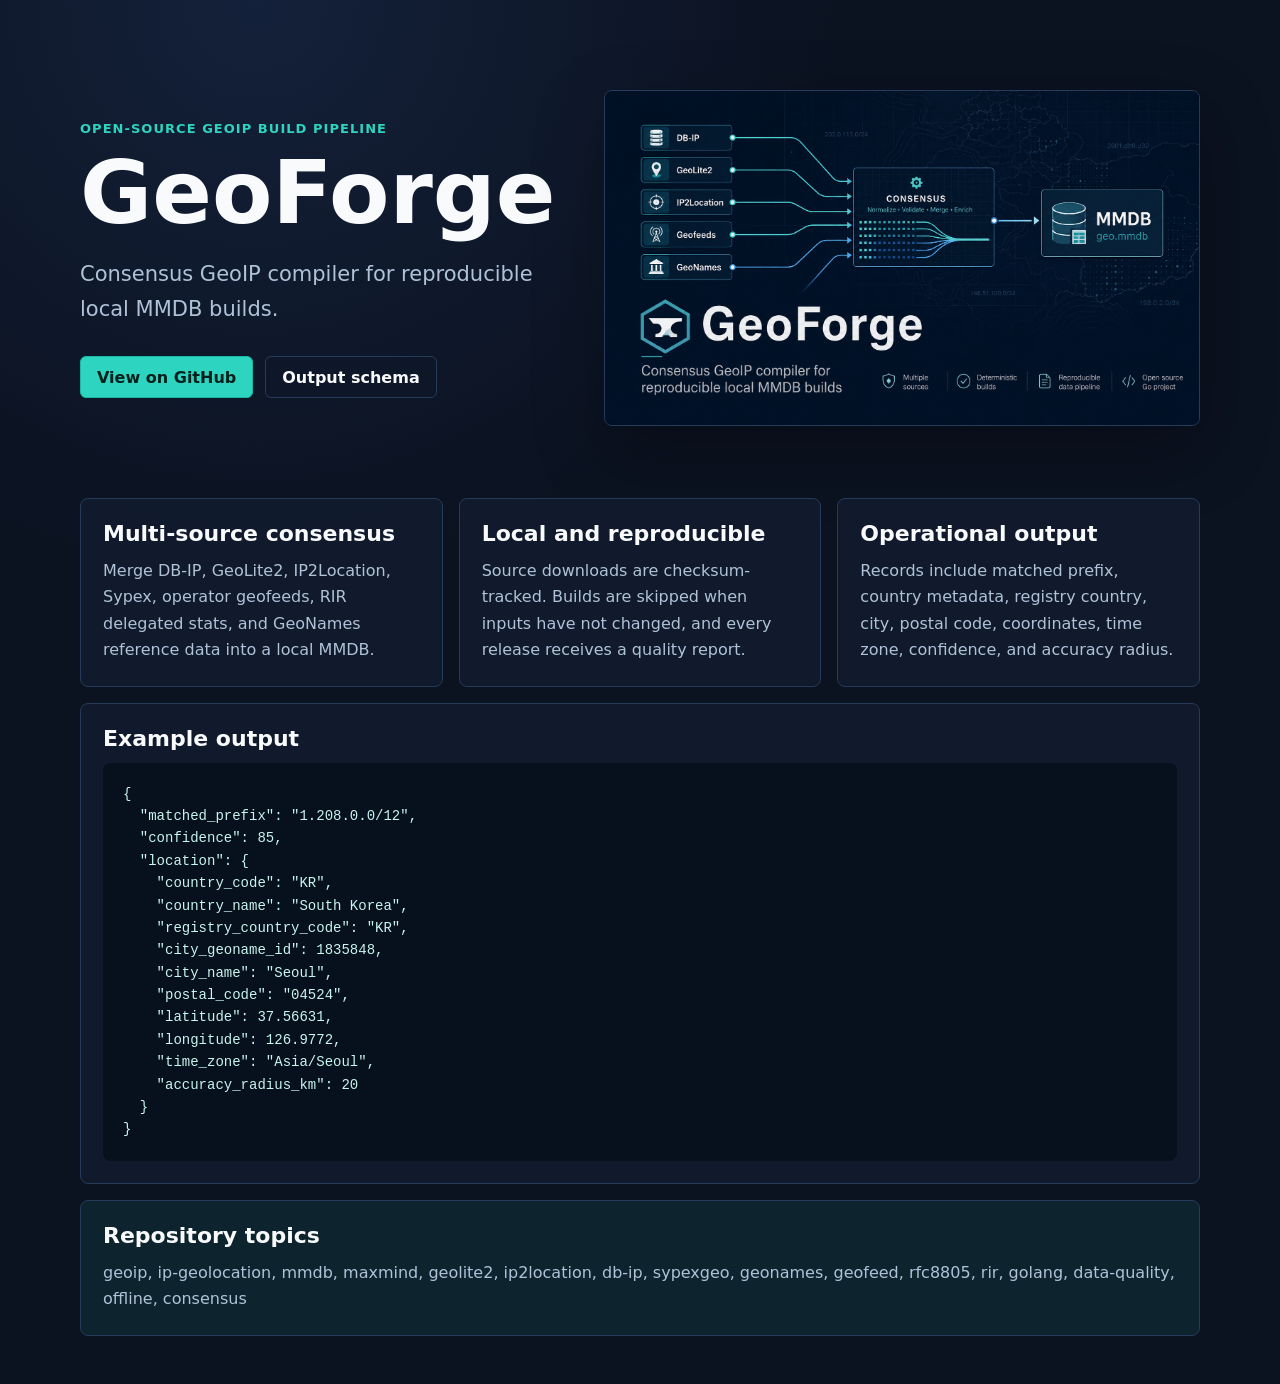
==== docs/index.html @ 5fc2a885 "Add files via upload" ====
<!doctype html>
<html lang="en">
  <head>
    <meta charset="utf-8">
    <meta name="viewport" content="width=device-width, initial-scale=1">
    <title>GeoForge - Consensus GeoIP compiler</title>
    <meta name="description" content="GeoForge is an open-source consensus GeoIP compiler that builds reproducible local MMDB databases from multiple geolocation sources.">
    <meta name="keywords" content="GeoForge, GeoIP, IP geolocation, MMDB, MaxMind, GeoLite2, IP2Location, DB-IP, Sypex, GeoNames, geofeed, RFC 8805, RIR, Go">
    <meta name="robots" content="index, follow">
    <meta property="og:title" content="GeoForge">
    <meta property="og:description" content="Consensus GeoIP compiler for reproducible local MMDB builds.">
    <meta property="og:type" content="website">
    <meta property="og:image" content="assets/geoforge-banner.png">
    <meta name="twitter:card" content="summary_large_image">
    <meta name="twitter:title" content="GeoForge">
    <meta name="twitter:description" content="Consensus GeoIP compiler for reproducible local MMDB builds.">
    <meta name="twitter:image" content="assets/geoforge-banner.png">
    <link rel="icon" href="favicon.svg" type="image/svg+xml">
    <link rel="stylesheet" href="styles.css">
    <script type="application/ld+json">
      {
        "@context": "https://schema.org",
        "@type": "SoftwareSourceCode",
        "name": "GeoForge",
        "description": "Consensus GeoIP compiler for reproducible local MMDB builds.",
        "programmingLanguage": "Go",
        "license": "https://opensource.org/license/mit",
        "keywords": [
          "geoip",
          "ip-geolocation",
          "mmdb",
          "geofeed",
          "geonames",
          "golang"
        ]
      }
    </script>
  </head>
  <body>
    <main>
      <section class="hero">
        <div class="hero-copy">
          <p class="eyebrow">Open-source GeoIP build pipeline</p>
          <h1>GeoForge</h1>
          <p class="lead">Consensus GeoIP compiler for reproducible local MMDB builds.</p>
          <div class="actions">
            <a class="button primary" href="https://github.com/ipanalytics/GeoForge">View on GitHub</a>
            <a class="button" href="#schema">Output schema</a>
          </div>
        </div>
        <img src="assets/geoforge-banner.png" alt="GeoForge data pipeline banner">
      </section>

      <section class="grid">
        <article>
          <h2>Multi-source consensus</h2>
          <p>Merge DB-IP, GeoLite2, IP2Location, Sypex, operator geofeeds, RIR delegated stats, and GeoNames reference data into a local MMDB.</p>
        </article>
        <article>
          <h2>Local and reproducible</h2>
          <p>Source downloads are checksum-tracked. Builds are skipped when inputs have not changed, and every release receives a quality report.</p>
        </article>
        <article>
          <h2>Operational output</h2>
          <p>Records include matched prefix, country metadata, registry country, city, postal code, coordinates, time zone, confidence, and accuracy radius.</p>
        </article>
      </section>

      <section id="schema" class="panel">
        <h2>Example output</h2>
        <pre><code>{
  "matched_prefix": "1.208.0.0/12",
  "confidence": 85,
  "location": {
    "country_code": "KR",
    "country_name": "South Korea",
    "registry_country_code": "KR",
    "city_geoname_id": 1835848,
    "city_name": "Seoul",
    "postal_code": "04524",
    "latitude": 37.56631,
    "longitude": 126.9772,
    "time_zone": "Asia/Seoul",
    "accuracy_radius_km": 20
  }
}</code></pre>
      </section>

      <section class="panel compact">
        <h2>Repository topics</h2>
        <p>geoip, ip-geolocation, mmdb, maxmind, geolite2, ip2location, db-ip, sypexgeo, geonames, geofeed, rfc8805, rir, golang, data-quality, offline, consensus</p>
      </section>
    </main>
  </body>
</html>
---- docs/styles.css ----
:root {
  color-scheme: dark;
  --bg: #0b1220;
  --panel: #111c2f;
  --panel-2: #0f2a34;
  --text: #f8fafc;
  --muted: #afc2d8;
  --line: #263b59;
  --accent: #2dd4bf;
  --accent-2: #60a5fa;
}

* {
  box-sizing: border-box;
}

body {
  margin: 0;
  min-height: 100vh;
  background: radial-gradient(circle at 20% 0%, #14213a 0, transparent 34%), var(--bg);
  color: var(--text);
  font-family: Inter, ui-sans-serif, system-ui, -apple-system, BlinkMacSystemFont, "Segoe UI", sans-serif;
}

main {
  width: min(1120px, calc(100% - 40px));
  margin: 0 auto;
  padding: 48px 0;
}

.hero {
  display: grid;
  grid-template-columns: 0.9fr 1.1fr;
  gap: 36px;
  align-items: center;
  min-height: 420px;
}

.hero img {
  width: 100%;
  border: 1px solid var(--line);
  border-radius: 8px;
  box-shadow: 0 24px 70px rgba(0, 0, 0, 0.28);
}

.eyebrow {
  margin: 0 0 12px;
  color: var(--accent);
  font-size: 13px;
  font-weight: 750;
  letter-spacing: 0.08em;
  text-transform: uppercase;
}

h1 {
  margin: 0;
  font-size: clamp(52px, 8vw, 88px);
  line-height: 0.95;
  letter-spacing: 0;
}

h2 {
  margin: 0 0 12px;
  font-size: 22px;
  letter-spacing: 0;
}

p {
  margin: 0;
  color: var(--muted);
  line-height: 1.65;
}

.lead {
  max-width: 520px;
  margin-top: 22px;
  font-size: 21px;
}

.actions {
  display: flex;
  flex-wrap: wrap;
  gap: 12px;
  margin-top: 30px;
}

.button {
  display: inline-flex;
  align-items: center;
  min-height: 42px;
  padding: 0 16px;
  border: 1px solid var(--line);
  border-radius: 6px;
  color: var(--text);
  text-decoration: none;
  font-weight: 700;
}

.button.primary {
  border-color: #1bb8a3;
  background: var(--accent);
  color: #05201c;
}

.grid {
  display: grid;
  grid-template-columns: repeat(3, 1fr);
  gap: 16px;
  margin-top: 30px;
}

article,
.panel {
  border: 1px solid var(--line);
  border-radius: 8px;
  background: rgba(17, 28, 47, 0.84);
  padding: 22px;
}

.panel {
  margin-top: 16px;
}

.panel.compact {
  background: rgba(15, 42, 52, 0.78);
}

pre {
  overflow: auto;
  margin: 0;
  padding: 20px;
  border-radius: 8px;
  background: #07101d;
  color: #c8f5ee;
  font-size: 14px;
  line-height: 1.6;
}

@media (max-width: 820px) {
  main {
    width: min(100% - 28px, 1120px);
    padding: 28px 0;
  }

  .hero,
  .grid {
    grid-template-columns: 1fr;
  }

  .hero {
    min-height: 0;
  }
}
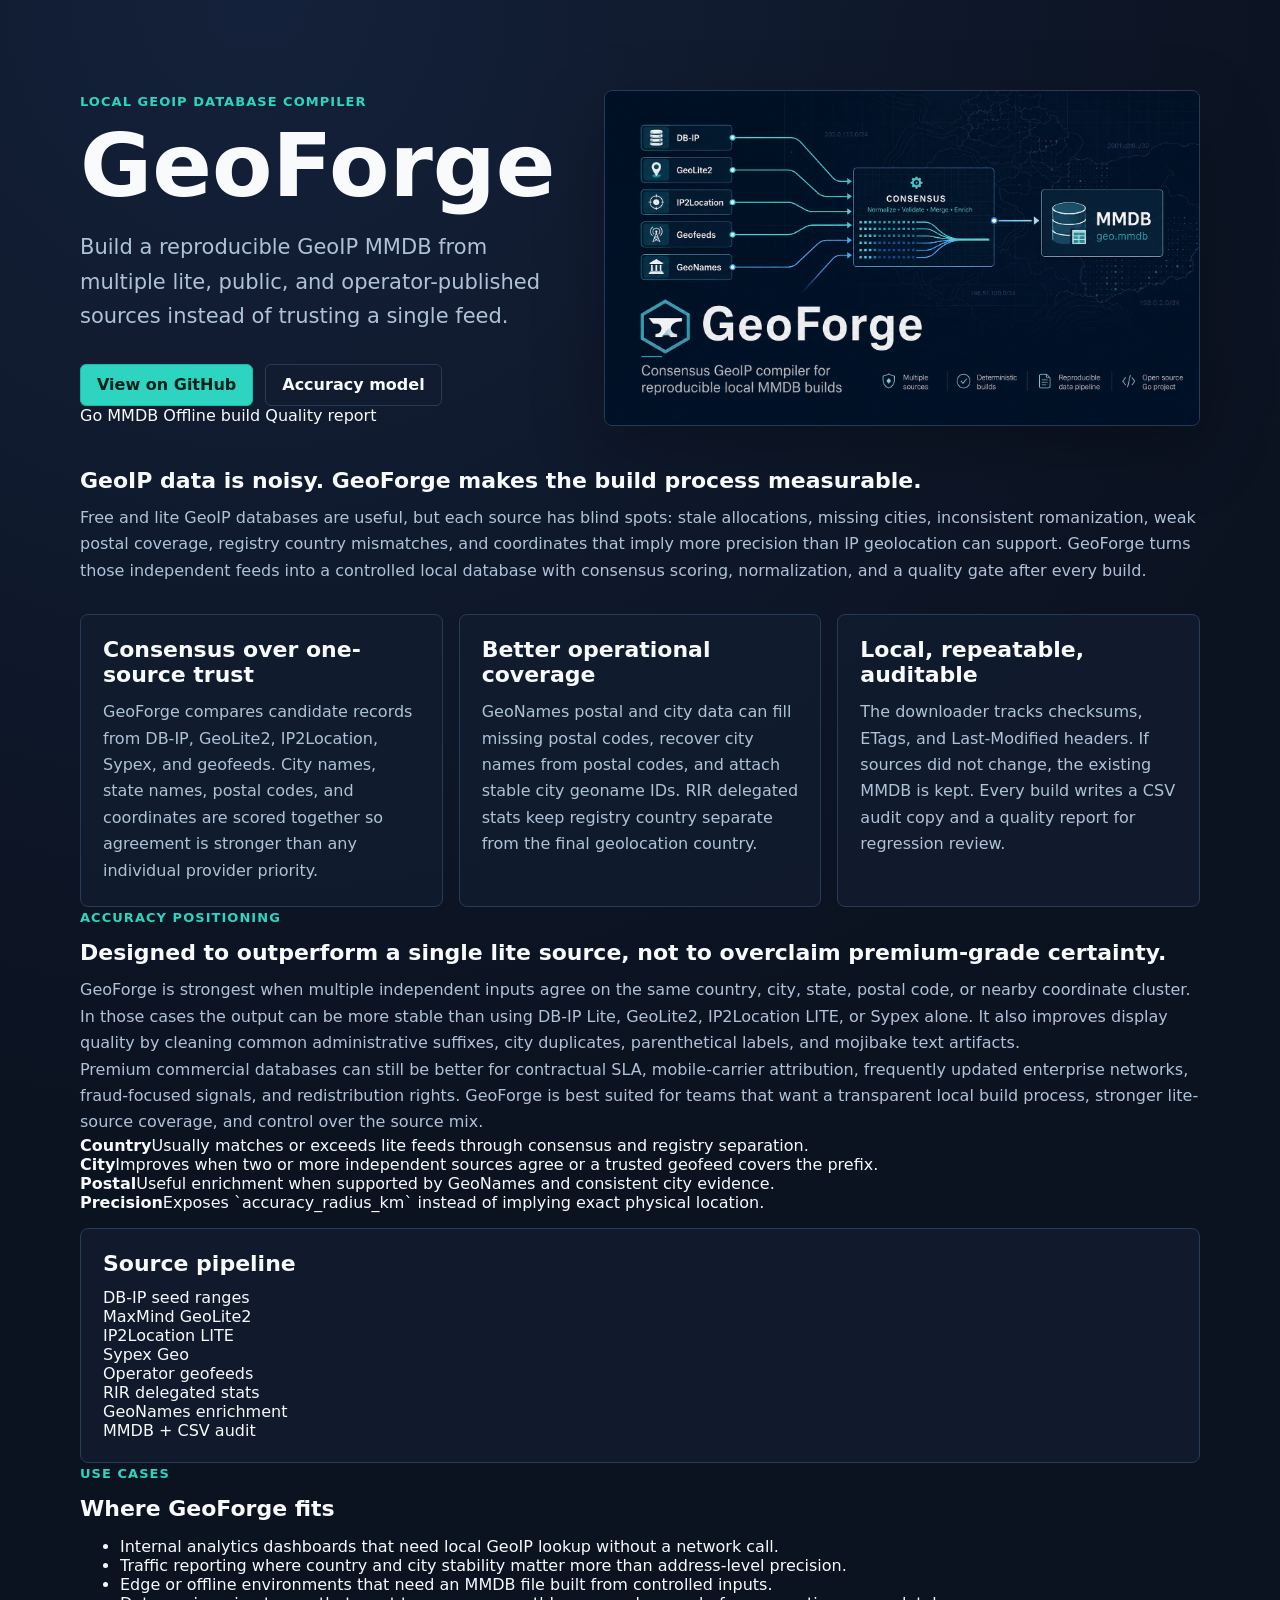
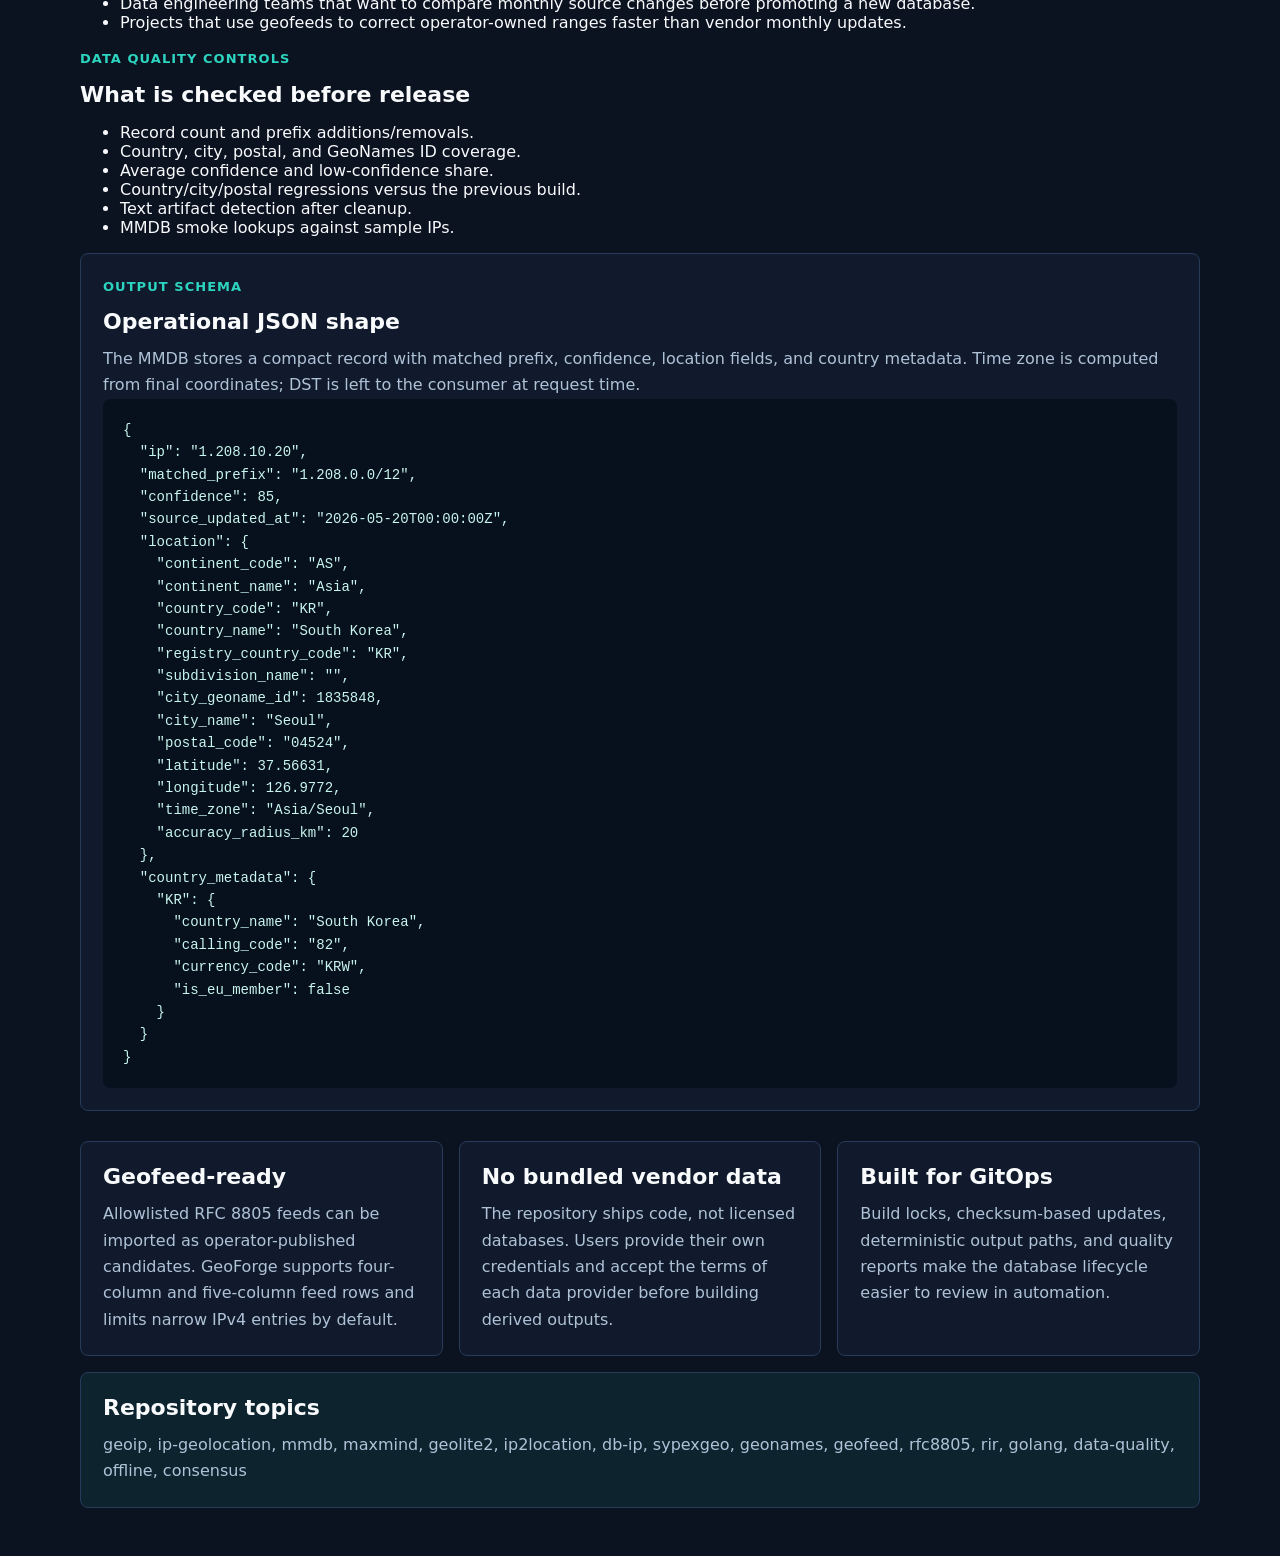
==== commit 27a083ce: "Update index.html" ====
--- a/docs/index.html
+++ b/docs/index.html
@@ -3,18 +3,19 @@
   <head>
     <meta charset="utf-8">
     <meta name="viewport" content="width=device-width, initial-scale=1">
-    <title>GeoForge - Consensus GeoIP compiler</title>
-    <meta name="description" content="GeoForge is an open-source consensus GeoIP compiler that builds reproducible local MMDB databases from multiple geolocation sources.">
-    <meta name="keywords" content="GeoForge, GeoIP, IP geolocation, MMDB, MaxMind, GeoLite2, IP2Location, DB-IP, Sypex, GeoNames, geofeed, RFC 8805, RIR, Go">
+    <title>GeoForge - Consensus GeoIP MMDB Builder</title>
+    <meta name="description" content="GeoForge builds a local GeoIP MMDB by combining DB-IP, GeoLite2, IP2Location, Sypex, geofeeds, RIR data, and GeoNames into a reproducible consensus database with quality checks.">
+    <meta name="keywords" content="GeoForge, GeoIP database, IP geolocation, MMDB builder, MaxMind DB, GeoLite2, IP2Location, DB-IP, Sypex Geo, GeoNames, geofeed, RFC 8805, RIR delegated stats, Go">
     <meta name="robots" content="index, follow">
-    <meta property="og:title" content="GeoForge">
-    <meta property="og:description" content="Consensus GeoIP compiler for reproducible local MMDB builds.">
+    <meta property="og:title" content="GeoForge - Consensus GeoIP MMDB Builder">
+    <meta property="og:description" content="Build a local GeoIP database from multiple sources with consensus scoring, GeoNames enrichment, geofeed support, and post-build quality reports.">
     <meta property="og:type" content="website">
     <meta property="og:image" content="assets/geoforge-banner.png">
     <meta name="twitter:card" content="summary_large_image">
-    <meta name="twitter:title" content="GeoForge">
-    <meta name="twitter:description" content="Consensus GeoIP compiler for reproducible local MMDB builds.">
+    <meta name="twitter:title" content="GeoForge - Consensus GeoIP MMDB Builder">
+    <meta name="twitter:description" content="A reproducible local GeoIP MMDB compiler for teams that need more control than a single lite database can provide.">
     <meta name="twitter:image" content="assets/geoforge-banner.png">
+    <link rel="canonical" href="https://ipanalytics.github.io/GeoForge/">
     <link rel="icon" href="favicon.svg" type="image/svg+xml">
     <link rel="stylesheet" href="styles.css">
     <script type="application/ld+json">
@@ -22,16 +23,21 @@
         "@context": "https://schema.org",
         "@type": "SoftwareSourceCode",
         "name": "GeoForge",
-        "description": "Consensus GeoIP compiler for reproducible local MMDB builds.",
+        "description": "Consensus GeoIP MMDB builder for reproducible local IP geolocation databases.",
         "programmingLanguage": "Go",
         "license": "https://opensource.org/license/mit",
+        "codeRepository": "https://github.com/ipanalytics/GeoForge",
+        "applicationCategory": "DeveloperApplication",
+        "operatingSystem": "Linux, macOS",
         "keywords": [
           "geoip",
           "ip-geolocation",
           "mmdb",
+          "maxmind",
           "geofeed",
           "geonames",
-          "golang"
+          "golang",
+          "data-quality"
         ]
       }
     </script>
@@ -40,41 +46,116 @@
     <main>
       <section class="hero">
         <div class="hero-copy">
-          <p class="eyebrow">Open-source GeoIP build pipeline</p>
+          <p class="eyebrow">Local GeoIP database compiler</p>
           <h1>GeoForge</h1>
-          <p class="lead">Consensus GeoIP compiler for reproducible local MMDB builds.</p>
+          <p class="lead">Build a reproducible GeoIP MMDB from multiple lite, public, and operator-published sources instead of trusting a single feed.</p>
           <div class="actions">
             <a class="button primary" href="https://github.com/ipanalytics/GeoForge">View on GitHub</a>
-            <a class="button" href="#schema">Output schema</a>
+            <a class="button" href="#quality">Accuracy model</a>
+          </div>
+          <div class="badges" aria-label="Project attributes">
+            <span>Go</span>
+            <span>MMDB</span>
+            <span>Offline build</span>
+            <span>Quality report</span>
           </div>
         </div>
-        <img src="assets/geoforge-banner.png" alt="GeoForge data pipeline banner">
+        <img src="assets/geoforge-banner.png" alt="GeoForge consensus GeoIP data pipeline">
+      </section>
+
+      <section class="statement">
+        <h2>GeoIP data is noisy. GeoForge makes the build process measurable.</h2>
+        <p>Free and lite GeoIP databases are useful, but each source has blind spots: stale allocations, missing cities, inconsistent romanization, weak postal coverage, registry country mismatches, and coordinates that imply more precision than IP geolocation can support. GeoForge turns those independent feeds into a controlled local database with consensus scoring, normalization, and a quality gate after every build.</p>
       </section>
 
       <section class="grid">
         <article>
-          <h2>Multi-source consensus</h2>
-          <p>Merge DB-IP, GeoLite2, IP2Location, Sypex, operator geofeeds, RIR delegated stats, and GeoNames reference data into a local MMDB.</p>
+          <h2>Consensus over one-source trust</h2>
+          <p>GeoForge compares candidate records from DB-IP, GeoLite2, IP2Location, Sypex, and geofeeds. City names, state names, postal codes, and coordinates are scored together so agreement is stronger than any individual provider priority.</p>
         </article>
         <article>
-          <h2>Local and reproducible</h2>
-          <p>Source downloads are checksum-tracked. Builds are skipped when inputs have not changed, and every release receives a quality report.</p>
+          <h2>Better operational coverage</h2>
+          <p>GeoNames postal and city data can fill missing postal codes, recover city names from postal codes, and attach stable city geoname IDs. RIR delegated stats keep registry country separate from the final geolocation country.</p>
         </article>
         <article>
-          <h2>Operational output</h2>
-          <p>Records include matched prefix, country metadata, registry country, city, postal code, coordinates, time zone, confidence, and accuracy radius.</p>
+          <h2>Local, repeatable, auditable</h2>
+          <p>The downloader tracks checksums, ETags, and Last-Modified headers. If sources did not change, the existing MMDB is kept. Every build writes a CSV audit copy and a quality report for regression review.</p>
         </article>
       </section>
 
-      <section id="schema" class="panel">
-        <h2>Example output</h2>
+      <section id="quality" class="split">
+        <div>
+          <p class="eyebrow">Accuracy positioning</p>
+          <h2>Designed to outperform a single lite source, not to overclaim premium-grade certainty.</h2>
+          <p>GeoForge is strongest when multiple independent inputs agree on the same country, city, state, postal code, or nearby coordinate cluster. In those cases the output can be more stable than using DB-IP Lite, GeoLite2, IP2Location LITE, or Sypex alone. It also improves display quality by cleaning common administrative suffixes, city duplicates, parenthetical labels, and mojibake text artifacts.</p>
+          <p>Premium commercial databases can still be better for contractual SLA, mobile-carrier attribution, frequently updated enterprise networks, fraud-focused signals, and redistribution rights. GeoForge is best suited for teams that want a transparent local build process, stronger lite-source coverage, and control over the source mix.</p>
+        </div>
+        <div class="metric-list">
+          <div><strong>Country</strong><span>Usually matches or exceeds lite feeds through consensus and registry separation.</span></div>
+          <div><strong>City</strong><span>Improves when two or more independent sources agree or a trusted geofeed covers the prefix.</span></div>
+          <div><strong>Postal</strong><span>Useful enrichment when supported by GeoNames and consistent city evidence.</span></div>
+          <div><strong>Precision</strong><span>Exposes `accuracy_radius_km` instead of implying exact physical location.</span></div>
+        </div>
+      </section>
+
+      <section class="panel">
+        <h2>Source pipeline</h2>
+        <div class="pipeline">
+          <div>DB-IP seed ranges</div>
+          <div>MaxMind GeoLite2</div>
+          <div>IP2Location LITE</div>
+          <div>Sypex Geo</div>
+          <div>Operator geofeeds</div>
+          <div>RIR delegated stats</div>
+          <div>GeoNames enrichment</div>
+          <div>MMDB + CSV audit</div>
+        </div>
+      </section>
+
+      <section class="split">
+        <div>
+          <p class="eyebrow">Use cases</p>
+          <h2>Where GeoForge fits</h2>
+          <ul>
+            <li>Internal analytics dashboards that need local GeoIP lookup without a network call.</li>
+            <li>Traffic reporting where country and city stability matter more than address-level precision.</li>
+            <li>Edge or offline environments that need an MMDB file built from controlled inputs.</li>
+            <li>Data engineering teams that want to compare monthly source changes before promoting a new database.</li>
+            <li>Projects that use geofeeds to correct operator-owned ranges faster than vendor monthly updates.</li>
+          </ul>
+        </div>
+        <div>
+          <p class="eyebrow">Data quality controls</p>
+          <h2>What is checked before release</h2>
+          <ul>
+            <li>Record count and prefix additions/removals.</li>
+            <li>Country, city, postal, and GeoNames ID coverage.</li>
+            <li>Average confidence and low-confidence share.</li>
+            <li>Country/city/postal regressions versus the previous build.</li>
+            <li>Text artifact detection after cleanup.</li>
+            <li>MMDB smoke lookups against sample IPs.</li>
+          </ul>
+        </div>
+      </section>
+
+      <section id="schema" class="panel schema">
+        <div>
+          <p class="eyebrow">Output schema</p>
+          <h2>Operational JSON shape</h2>
+          <p>The MMDB stores a compact record with matched prefix, confidence, location fields, and country metadata. Time zone is computed from final coordinates; DST is left to the consumer at request time.</p>
+        </div>
         <pre><code>{
+  "ip": "1.208.10.20",
   "matched_prefix": "1.208.0.0/12",
   "confidence": 85,
+  "source_updated_at": "2026-05-20T00:00:00Z",
   "location": {
+    "continent_code": "AS",
+    "continent_name": "Asia",
     "country_code": "KR",
     "country_name": "South Korea",
     "registry_country_code": "KR",
+    "subdivision_name": "",
     "city_geoname_id": 1835848,
     "city_name": "Seoul",
     "postal_code": "04524",
@@ -82,8 +163,31 @@
     "longitude": 126.9772,
     "time_zone": "Asia/Seoul",
     "accuracy_radius_km": 20
+  },
+  "country_metadata": {
+    "KR": {
+      "country_name": "South Korea",
+      "calling_code": "82",
+      "currency_code": "KRW",
+      "is_eu_member": false
+    }
   }
 }</code></pre>
+      </section>
+
+      <section class="grid">
+        <article>
+          <h2>Geofeed-ready</h2>
+          <p>Allowlisted RFC 8805 feeds can be imported as operator-published candidates. GeoForge supports four-column and five-column feed rows and limits narrow IPv4 entries by default.</p>
+        </article>
+        <article>
+          <h2>No bundled vendor data</h2>
+          <p>The repository ships code, not licensed databases. Users provide their own credentials and accept the terms of each data provider before building derived outputs.</p>
+        </article>
+        <article>
+          <h2>Built for GitOps</h2>
+          <p>Build locks, checksum-based updates, deterministic output paths, and quality reports make the database lifecycle easier to review in automation.</p>
+        </article>
       </section>
 
       <section class="panel compact">
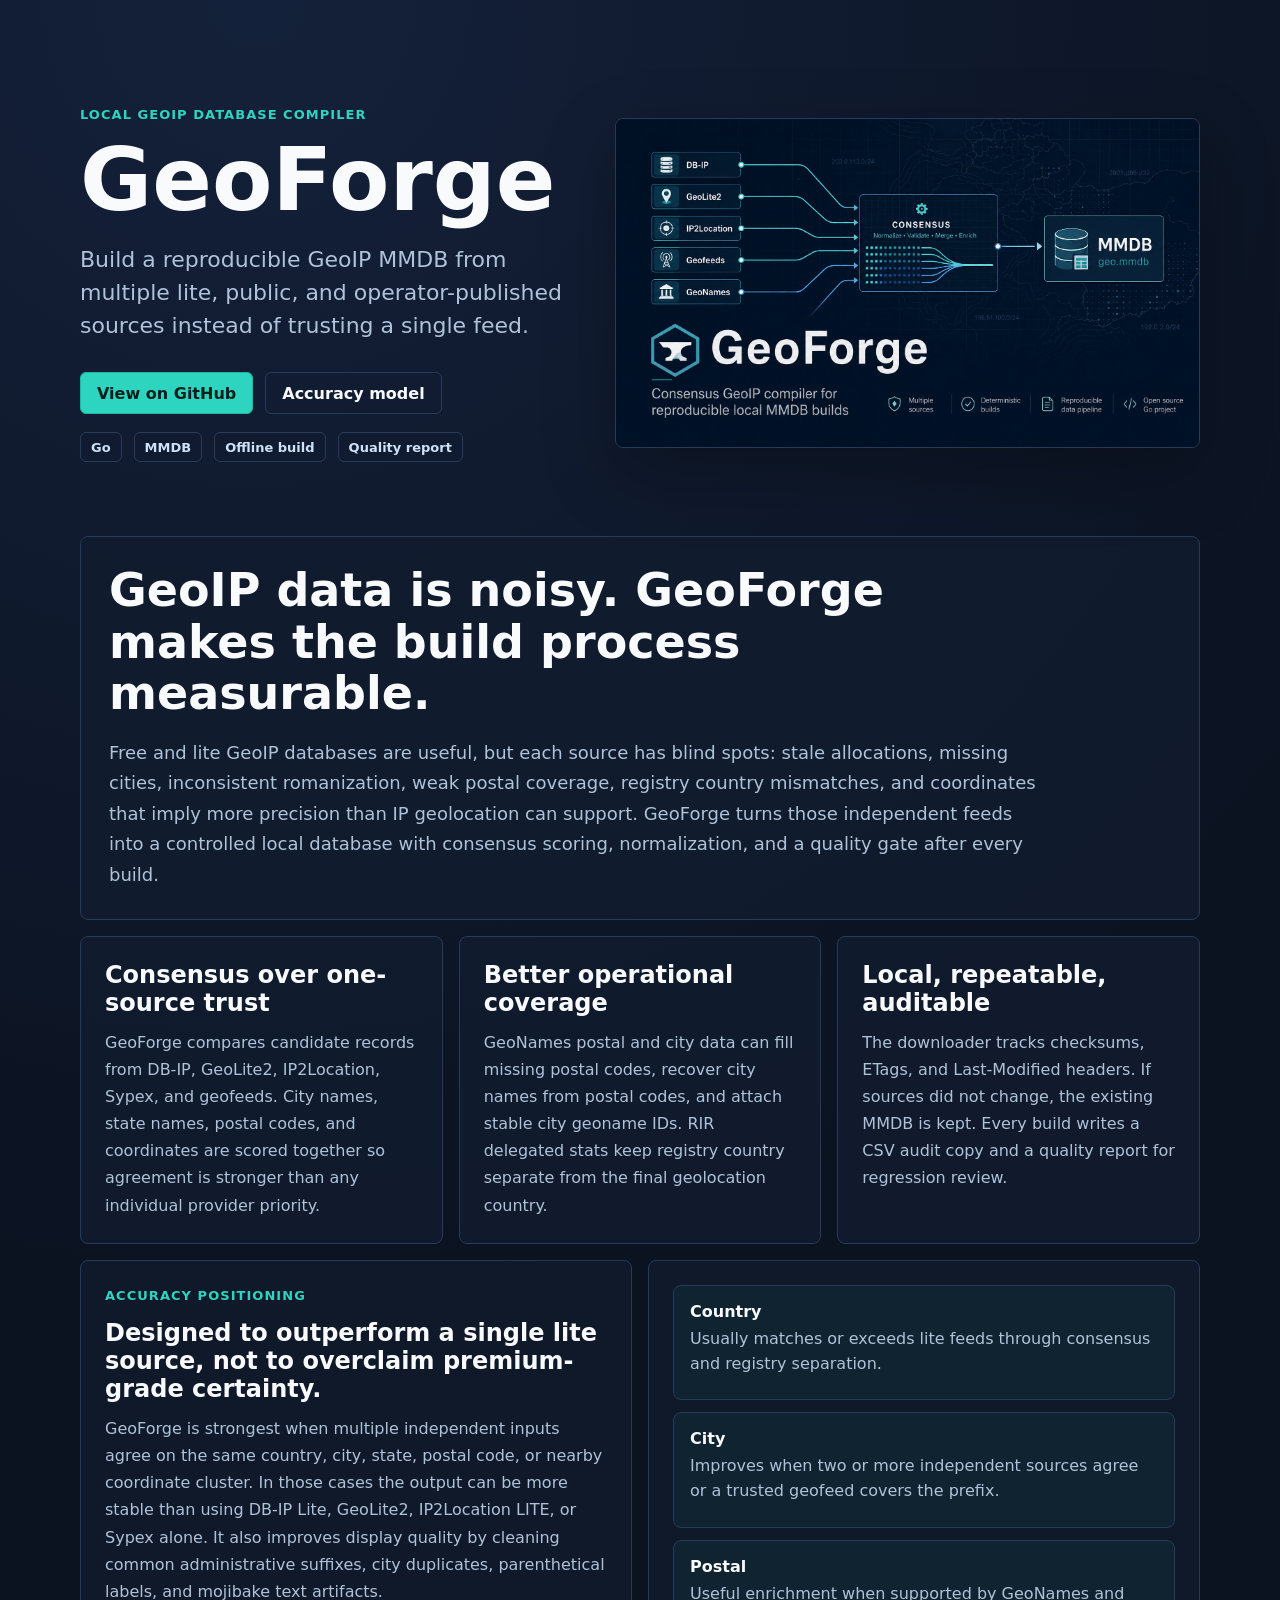
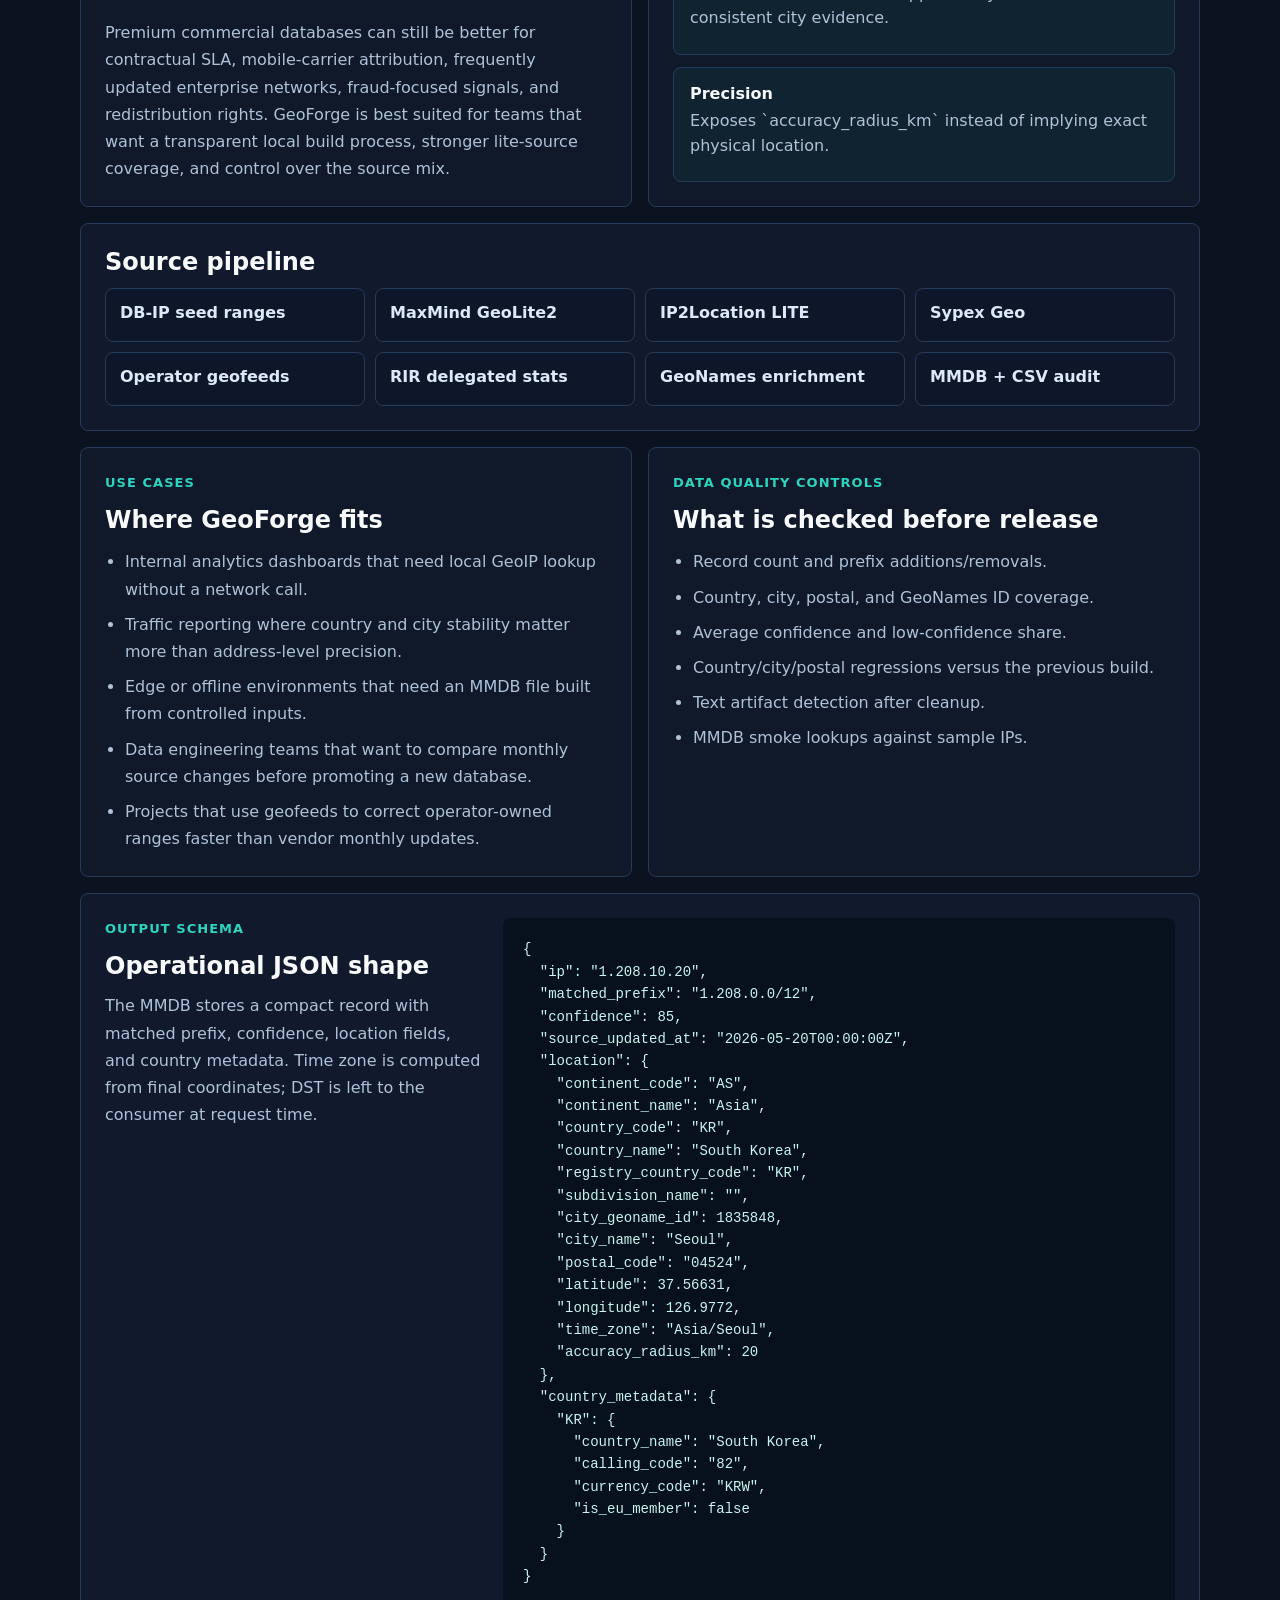
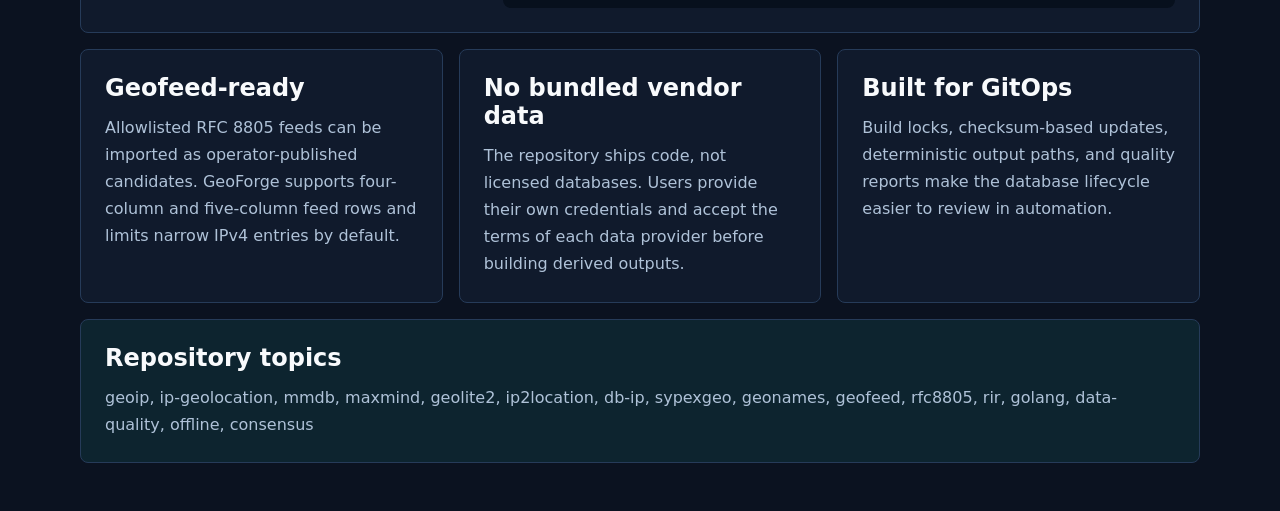
==== commit 61cdd4ef: "Update index.html" ====
--- a/docs/index.html
+++ b/docs/index.html
@@ -10,14 +10,14 @@
     <meta property="og:title" content="GeoForge - Consensus GeoIP MMDB Builder">
     <meta property="og:description" content="Build a local GeoIP database from multiple sources with consensus scoring, GeoNames enrichment, geofeed support, and post-build quality reports.">
     <meta property="og:type" content="website">
-    <meta property="og:image" content="assets/geoforge-banner.png">
+    <meta property="og:image" content="./assets/geoforge-banner.png">
     <meta name="twitter:card" content="summary_large_image">
     <meta name="twitter:title" content="GeoForge - Consensus GeoIP MMDB Builder">
     <meta name="twitter:description" content="A reproducible local GeoIP MMDB compiler for teams that need more control than a single lite database can provide.">
-    <meta name="twitter:image" content="assets/geoforge-banner.png">
+    <meta name="twitter:image" content="./assets/geoforge-banner.png">
     <link rel="canonical" href="https://ipanalytics.github.io/GeoForge/">
-    <link rel="icon" href="favicon.svg" type="image/svg+xml">
-    <link rel="stylesheet" href="styles.css">
+    <link rel="icon" href="./favicon.svg" type="image/svg+xml">
+    <link rel="stylesheet" href="./styles.css?v=20260520">
     <script type="application/ld+json">
       {
         "@context": "https://schema.org",
@@ -60,7 +60,7 @@
             <span>Quality report</span>
           </div>
         </div>
-        <img src="assets/geoforge-banner.png" alt="GeoForge consensus GeoIP data pipeline">
+        <img src="./assets/geoforge-banner.png?v=20260520" alt="GeoForge consensus GeoIP data pipeline">
       </section>
 
       <section class="statement">
--- a/docs/styles.css
+++ b/docs/styles.css
@@ -14,6 +14,10 @@
   box-sizing: border-box;
 }
 
+html {
+  scroll-behavior: smooth;
+}
+
 body {
   margin: 0;
   min-height: 100vh;
@@ -30,10 +34,10 @@
 
 .hero {
   display: grid;
-  grid-template-columns: 0.9fr 1.1fr;
+  grid-template-columns: 0.92fr 1.08fr;
   gap: 36px;
   align-items: center;
-  min-height: 420px;
+  min-height: 470px;
 }
 
 .hero img {
@@ -61,27 +65,53 @@
 
 h2 {
   margin: 0 0 12px;
+  font-size: 24px;
+  letter-spacing: 0;
+}
+
+p {
+  margin: 0;
+  color: var(--muted);
+  line-height: 1.7;
+}
+
+p + p {
+  margin-top: 14px;
+}
+
+.lead {
+  max-width: 560px;
+  margin-top: 22px;
   font-size: 22px;
-  letter-spacing: 0;
-}
-
-p {
-  margin: 0;
-  color: var(--muted);
-  line-height: 1.65;
-}
-
-.lead {
-  max-width: 520px;
-  margin-top: 22px;
-  font-size: 21px;
-}
-
-.actions {
+  line-height: 1.5;
+}
+
+.actions,
+.badges {
   display: flex;
   flex-wrap: wrap;
   gap: 12px;
+}
+
+.actions {
   margin-top: 30px;
+}
+
+.badges {
+  margin-top: 18px;
+}
+
+.badges span {
+  display: inline-flex;
+  align-items: center;
+  min-height: 30px;
+  padding: 0 10px;
+  border: 1px solid var(--line);
+  border-radius: 6px;
+  color: #cfe1f4;
+  background: rgba(17, 28, 47, 0.7);
+  font-size: 13px;
+  font-weight: 700;
 }
 
 .button {
@@ -102,19 +132,90 @@
   color: #05201c;
 }
 
+.statement,
+.panel,
+article {
+  border: 1px solid var(--line);
+  border-radius: 8px;
+  background: rgba(17, 28, 47, 0.84);
+}
+
+.statement {
+  margin-top: 18px;
+  padding: 28px;
+}
+
+.statement h2 {
+  max-width: 820px;
+  font-size: clamp(30px, 4vw, 46px);
+  line-height: 1.12;
+}
+
+.statement p {
+  max-width: 940px;
+  margin-top: 18px;
+  font-size: 18px;
+}
+
+.grid,
+.split {
+  display: grid;
+  gap: 16px;
+  margin-top: 16px;
+}
+
 .grid {
-  display: grid;
   grid-template-columns: repeat(3, 1fr);
-  gap: 16px;
-  margin-top: 30px;
+}
+
+.split {
+  grid-template-columns: 1fr 1fr;
 }
 
 article,
-.panel {
-  border: 1px solid var(--line);
-  border-radius: 8px;
-  background: rgba(17, 28, 47, 0.84);
-  padding: 22px;
+.panel,
+.split > div {
+  padding: 24px;
+}
+
+.split > div {
+  border: 1px solid var(--line);
+  border-radius: 8px;
+  background: rgba(17, 28, 47, 0.72);
+}
+
+.metric-list {
+  display: grid;
+  gap: 12px;
+}
+
+.metric-list div {
+  padding: 16px;
+  border: 1px solid var(--line);
+  border-radius: 8px;
+  background: rgba(15, 42, 52, 0.68);
+}
+
+.metric-list strong {
+  display: block;
+  margin-bottom: 6px;
+  color: var(--text);
+}
+
+.metric-list span {
+  color: var(--muted);
+  line-height: 1.55;
+}
+
+ul {
+  margin: 14px 0 0;
+  padding-left: 20px;
+  color: var(--muted);
+  line-height: 1.7;
+}
+
+li + li {
+  margin-top: 8px;
 }
 
 .panel {
@@ -123,6 +224,29 @@
 
 .panel.compact {
   background: rgba(15, 42, 52, 0.78);
+}
+
+.pipeline {
+  display: grid;
+  grid-template-columns: repeat(4, 1fr);
+  gap: 10px;
+}
+
+.pipeline div {
+  min-height: 54px;
+  padding: 14px;
+  border: 1px solid var(--line);
+  border-radius: 8px;
+  background: #0d1729;
+  color: #dce9f7;
+  font-weight: 750;
+}
+
+.schema {
+  display: grid;
+  grid-template-columns: 0.72fr 1.28fr;
+  gap: 20px;
+  align-items: start;
 }
 
 pre {
@@ -136,14 +260,17 @@
   line-height: 1.6;
 }
 
-@media (max-width: 820px) {
+@media (max-width: 900px) {
   main {
     width: min(100% - 28px, 1120px);
     padding: 28px 0;
   }
 
   .hero,
-  .grid {
+  .grid,
+  .split,
+  .schema,
+  .pipeline {
     grid-template-columns: 1fr;
   }
 
